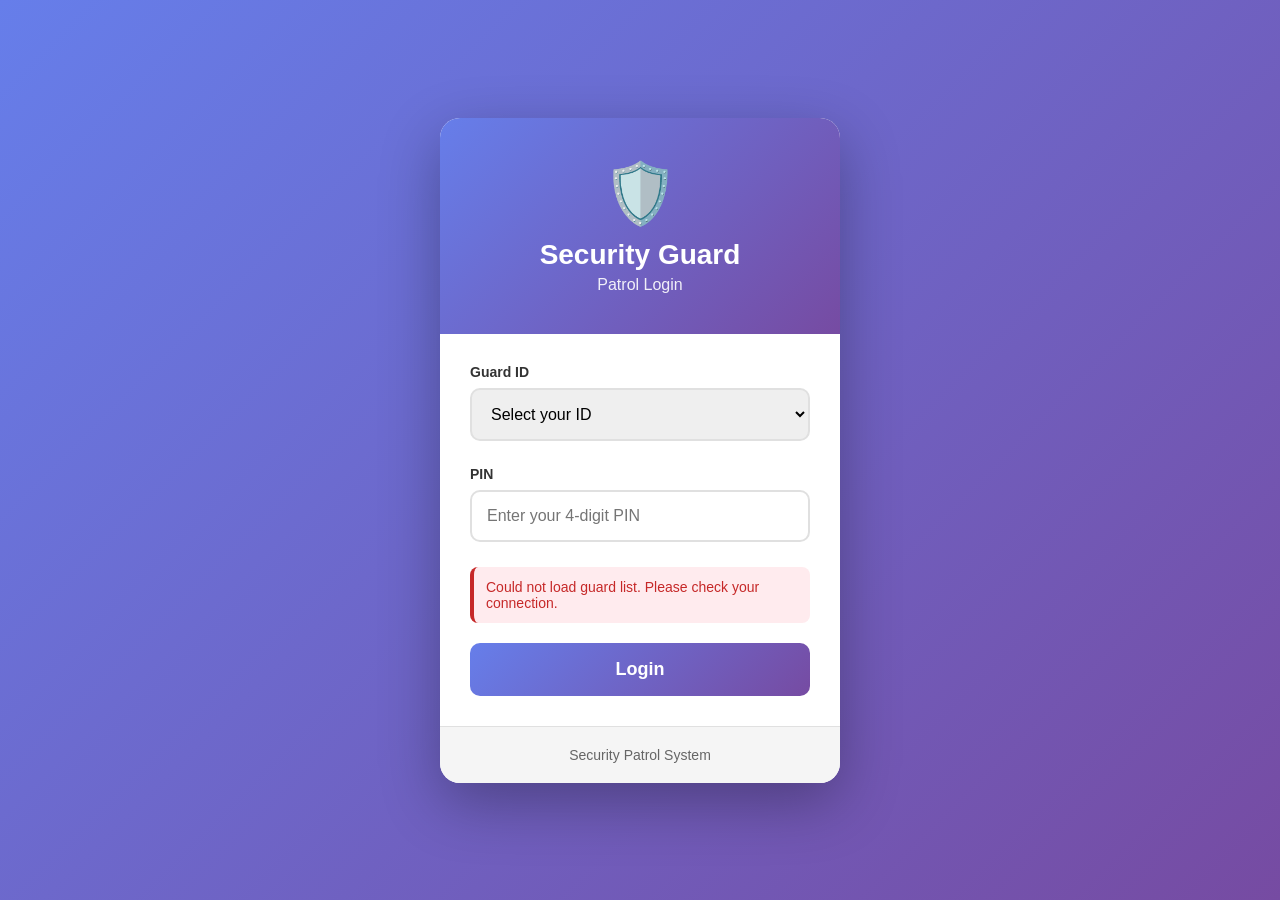
==== frontend/guard/guard-login.html @ 4bff22ea "Complete the guard part (login, scaning and history) , connected to database" ====
<!DOCTYPE html>
<html lang="en">
<head>
    <meta charset="UTF-8">
    <meta name="viewport" content="width=device-width, initial-scale=1.0">
    <title>Guard Login - Security Patrol</title>
    <link rel="stylesheet" href="css/guard-login.css">
</head>
<body>
    <div class="container">
        <div class="login-card">
            <div class="header">
                <h1>🛡️</h1>
                <h2>Security Guard</h2>
                <p>Patrol Login</p>
            </div>

            <form id="loginForm">
                <div class="form-group">
                    <label for="guardId">Guard ID</label>
                    <select id="guardId" required>
                        <option value="">Select your ID</option>
                    </select>
                </div>

                <div class="form-group">
                    <label for="pin">PIN</label>
                    <input 
                        type="password" 
                        id="pin" 
                        placeholder="Enter your 4-digit PIN"
                        maxlength="4"
                        pattern="[0-9]{4}"
                        required
                    >
                </div>

                <div id="errorMessage" class="error-message" style="display: none;"></div>

                <button type="submit" class="login-btn" id="loginBtn">
                    Login
                </button>
            </form>

            <div class="footer">
                <p>Security Patrol System</p>
            </div>
        </div>
    </div>

    <script src="js/guard-login.js"></script>
</body>
</html>
---- frontend/guard/css/guard-login.css ----
* {
    margin: 0;
    padding: 0;
    box-sizing: border-box;
}

body {
    font-family: -apple-system, BlinkMacSystemFont, 'Segoe UI', Roboto, Oxygen, Ubuntu, sans-serif;
    background: linear-gradient(135deg, #667eea 0%, #764ba2 100%);
    min-height: 100vh;
    display: flex;
    justify-content: center;
    align-items: center;
    padding: 20px;
}

.container {
    width: 100%;
    max-width: 400px;
}

.login-card {
    background: white;
    border-radius: 20px;
    box-shadow: 0 20px 60px rgba(0, 0, 0, 0.3);
    overflow: hidden;
    animation: slideUp 0.5s ease-out;
}

@keyframes slideUp {
    from {
        opacity: 0;
        transform: translateY(30px);
    }
    to {
        opacity: 1;
        transform: translateY(0);
    }
}

.header {
    background: linear-gradient(135deg, #667eea 0%, #764ba2 100%);
    color: white;
    padding: 40px 20px;
    text-align: center;
}

.header h1 {
    font-size: 60px;
    margin-bottom: 10px;
}

.header h2 {
    font-size: 28px;
    margin-bottom: 5px;
    font-weight: 600;
}

.header p {
    font-size: 16px;
    opacity: 0.9;
}

form {
    padding: 30px;
}

.form-group {
    margin-bottom: 25px;
}

.form-group label {
    display: block;
    margin-bottom: 8px;
    color: #333;
    font-weight: 600;
    font-size: 14px;
}

.form-group select,
.form-group input {
    width: 100%;
    padding: 15px;
    border: 2px solid #e0e0e0;
    border-radius: 10px;
    font-size: 16px;
    transition: all 0.3s;
}

.form-group select:focus,
.form-group input:focus {
    outline: none;
    border-color: #667eea;
    box-shadow: 0 0 0 3px rgba(102, 126, 234, 0.1);
}

.error-message {
    background: #ffebee;
    color: #c62828;
    padding: 12px;
    border-radius: 8px;
    margin-bottom: 20px;
    font-size: 14px;
    border-left: 4px solid #c62828;
}

.login-btn {
    width: 100%;
    padding: 16px;
    background: linear-gradient(135deg, #667eea 0%, #764ba2 100%);
    color: white;
    border: none;
    border-radius: 10px;
    font-size: 18px;
    font-weight: bold;
    cursor: pointer;
    transition: all 0.3s;
}

.login-btn:hover {
    transform: translateY(-2px);
    box-shadow: 0 8px 20px rgba(102, 126, 234, 0.4);
}

.login-btn:active {
    transform: translateY(0);
}

.login-btn:disabled {
    background: #ccc;
    cursor: not-allowed;
    transform: none;
}

.footer {
    background: #f5f5f5;
    padding: 20px;
    text-align: center;
    border-top: 1px solid #e0e0e0;
}

.footer p {
    color: #666;
    font-size: 14px;
}

/* Mobile Optimization */
@media (max-width: 480px) {
    .header h1 {
        font-size: 50px;
    }

    .header h2 {
        font-size: 24px;
    }

    form {
        padding: 25px 20px;
    }
}
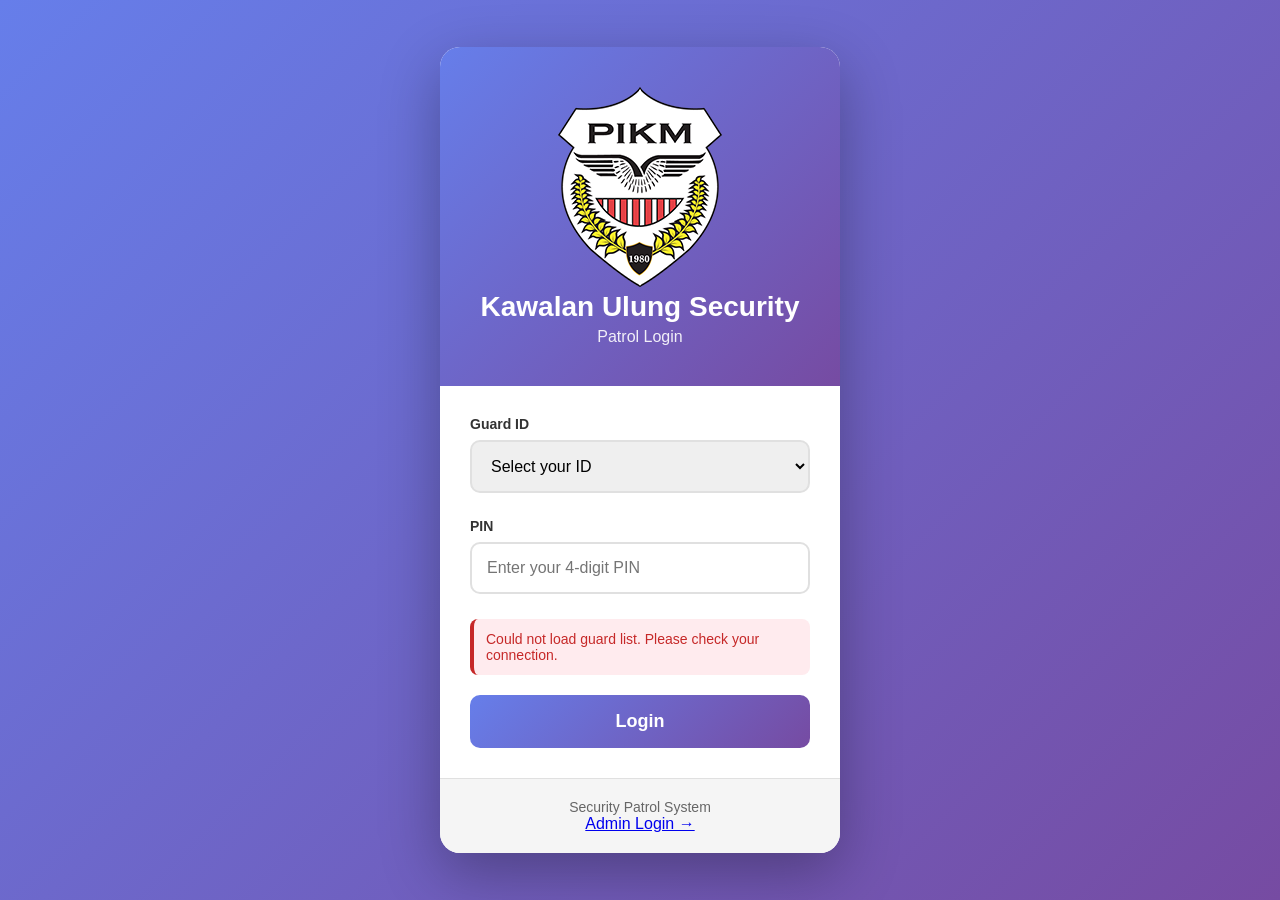
==== commit 273f8c37: "Restructure and rename the file" ====
--- a/frontend/guard/guard-login.html
+++ b/frontend/guard/guard-login.html
@@ -10,8 +10,8 @@
     <div class="container">
         <div class="login-card">
             <div class="header">
-                <h1>🛡️</h1>
-                <h2>Security Guard</h2>
+                <img src="pikm-logo.png" alt="Logo of PIKM" class="pikm-logo"/>
+                <h2>Kawalan Ulung Security</h2>
                 <p>Patrol Login</p>
             </div>
 
@@ -44,6 +44,7 @@
 
             <div class="footer">
                 <p>Security Patrol System</p>
+                <a href="../admin/index.html">Admin Login →</a>
             </div>
         </div>
     </div>
